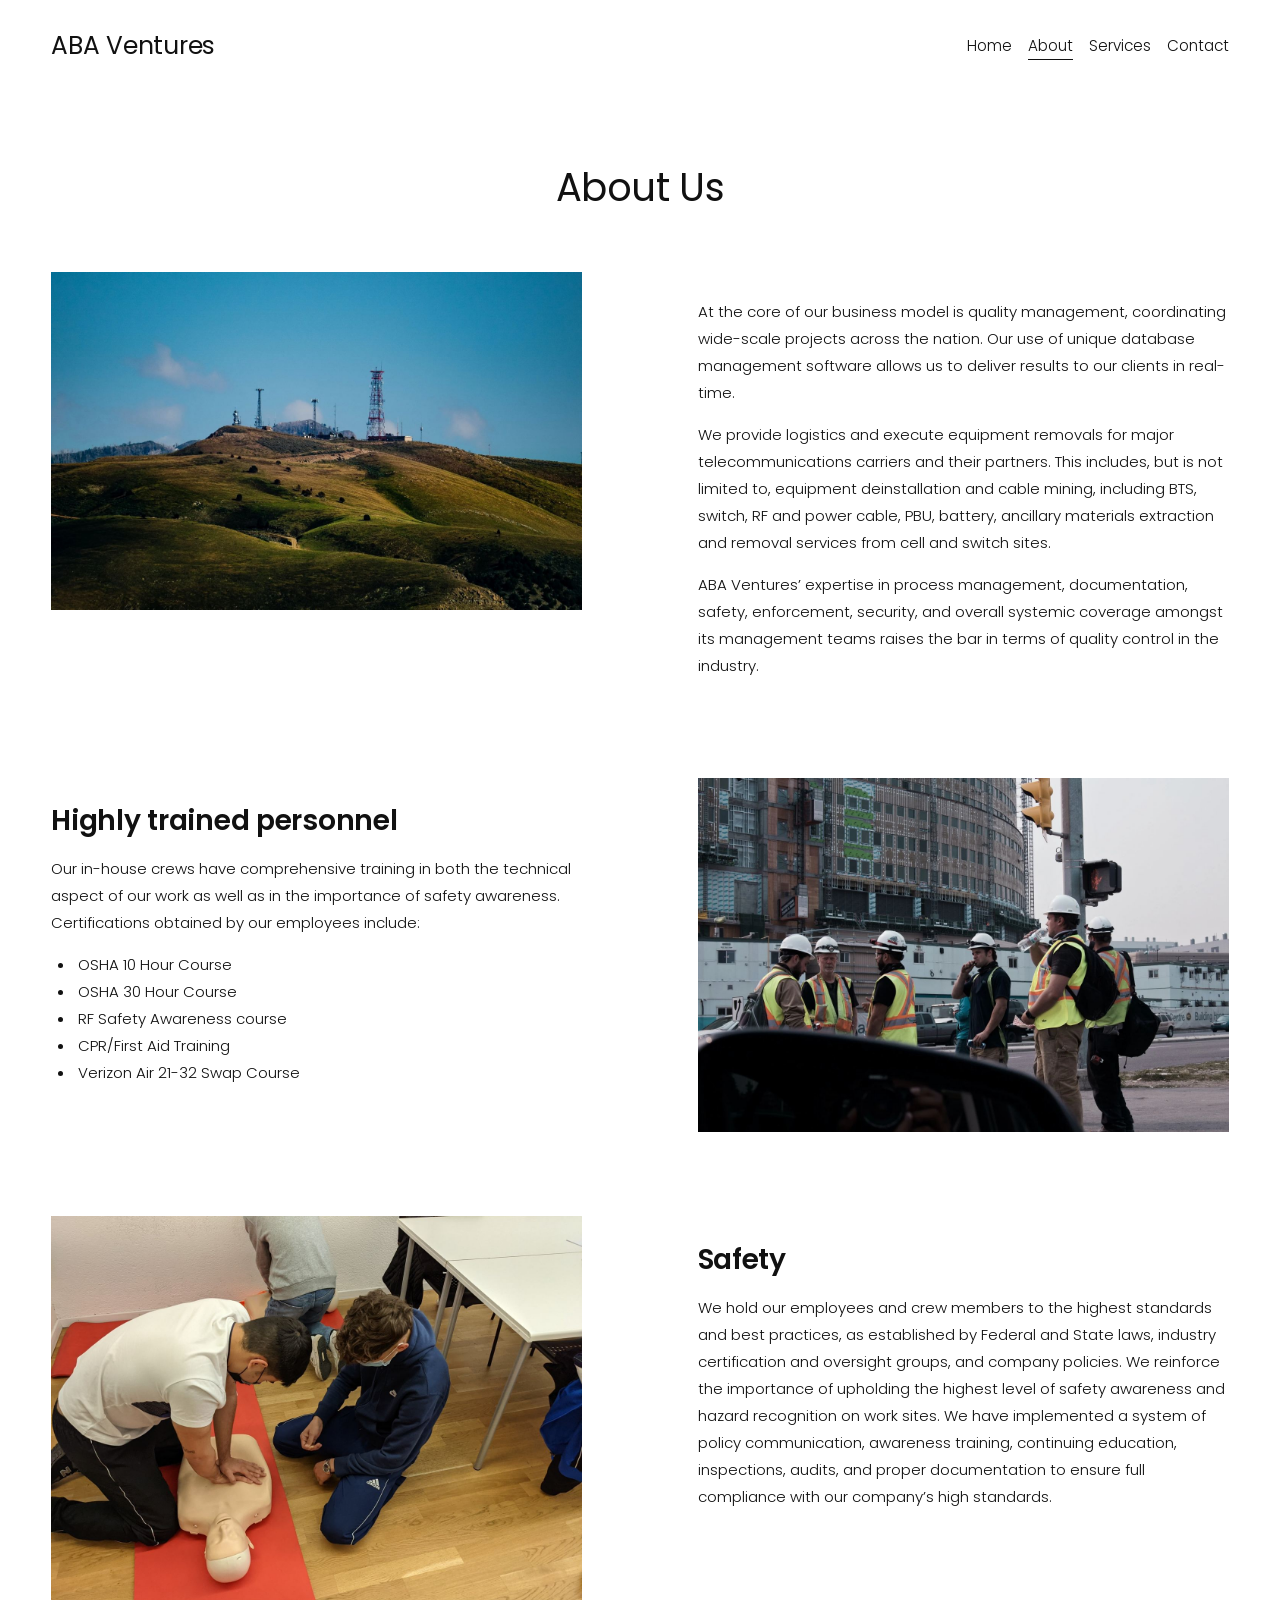
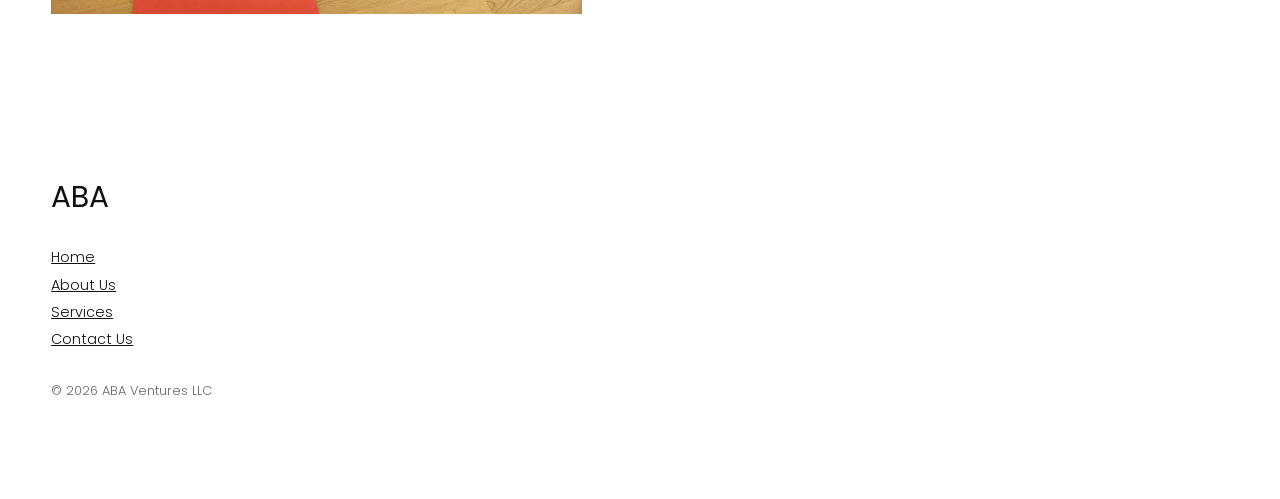
==== about/index.html @ 0d86fd1d "Rebuild abaventures.net as a static GitHub Pages site Reproduces the Squarespace site (Home, About, " ====
<!DOCTYPE html>
<html lang="en">
<head>
  <meta charset="utf-8">
  <meta name="viewport" content="width=device-width, initial-scale=1">
  <title>About — ABA Ventures</title>
  <meta name="description" content="About ABA Ventures: quality-managed telecom equipment removal, logistics, and in-house crews trained in OSHA, RF safety, and carrier-specific procedures.">
  <link rel="canonical" href="https://www.abaventures.net/about/">
  <meta property="og:type" content="website">
  <meta property="og:site_name" content="ABA Ventures">
  <meta property="og:title" content="About — ABA Ventures">
  <meta property="og:description" content="About ABA Ventures: quality-managed telecom equipment removal, logistics, and in-house crews trained in OSHA, RF safety, and carrier-specific procedures.">
  <meta property="og:url" content="https://www.abaventures.net/about/">
  <meta property="og:image" content="https://www.abaventures.net/images/hero-tower.jpg">
  <meta name="twitter:card" content="summary_large_image">
  <link rel="icon" href="../favicon.svg" type="image/svg+xml">
  <link rel="preconnect" href="https://fonts.googleapis.com">
  <link rel="preconnect" href="https://fonts.gstatic.com" crossorigin>
  <link href="https://fonts.googleapis.com/css2?family=Poppins:wght@300;400;500;600&amp;display=swap" rel="stylesheet">
  <link rel="stylesheet" href="../css/style.css">
</head>
<body>
  <a class="skip" href="#main">Skip to content</a>
  <header class="site-header">
    <div class="wrap">
      <a class="brand" href="../">ABA Ventures</a>
      <nav class="site-nav" aria-label="Main">
        <ul>
        <li><a href="../">Home</a></li>
        <li><a href="../about/" aria-current="page">About</a></li>
        <li><a href="../services/">Services</a></li>
        <li><a href="../contact/">Contact</a></li>
        </ul>
      </nav>
    </div>
  </header>

  <main id="main">
    <div class="wrap">
      <h2 class="page-title">About Us</h2>

      <div class="row">
        <div class="media">
          <img src="../images/about-1.jpg" alt="Communication towers on top of a green hillside" width="1400" height="890" loading="lazy">
        </div>
        <div class="text">
          <p>At the core of our business model is quality management, coordinating wide-scale projects across the nation. Our use of unique database management software allows us to deliver results to our clients in real-time.</p>
          <p>We provide logistics and execute equipment removals for major telecommunications carriers and their partners. This includes, but is not limited to, equipment deinstallation and cable mining, including BTS, switch, RF and power cable, PBU, battery, ancillary materials extraction and removal services from cell and switch sites.</p>
          <p>ABA Ventures&rsquo; expertise in process management, documentation, safety, enforcement, security, and overall systemic coverage amongst its management teams raises the bar in terms of quality control in the industry.</p>
        </div>
      </div>

      <div class="row flip">
        <div class="media">
          <img src="../images/about-personnel.jpg" alt="Crew members in hard hats and safety vests at a construction site" width="1400" height="934" loading="lazy">
        </div>
        <div class="text">
          <h3>Highly trained personnel</h3>
          <p>Our in-house crews have comprehensive training in both the technical aspect of our work as well as in the importance of safety awareness. Certifications obtained by our employees include:</p>
          <ul class="bullets">
            <li>OSHA 10 Hour Course</li>
            <li>OSHA 30 Hour Course</li>
            <li>RF Safety Awareness course</li>
            <li>CPR/First Aid Training</li>
            <li>Verizon Air 21-32 Swap Course</li>
          </ul>
        </div>
      </div>

      <div class="row">
        <div class="media">
          <img src="../images/about-safety.jpg" alt="CPR training on a practice mannequin" width="1400" height="1050" loading="lazy">
        </div>
        <div class="text">
          <h3>Safety</h3>
          <p>We hold our employees and crew members to the highest standards and best practices, as established by Federal and State laws, industry certification and oversight groups, and company policies. We reinforce the importance of upholding the highest level of safety awareness and hazard recognition on work sites. We have implemented a system of policy communication, awareness training, continuing education, inspections, audits, and proper documentation to ensure full compliance with our company&rsquo;s high standards.</p>
        </div>
      </div>
    </div>
  </main>

  <footer class="site-footer">
    <div class="wrap">
      <a class="brand" href="../">ABA</a>
      <ul>
        <li><a href="../">Home</a></li>
        <li><a href="../about/">About Us</a></li>
        <li><a href="../services/">Services</a></li>
        <li><a href="../contact/">Contact Us</a></li>
      </ul>
      <p class="copy">&copy; <span id="y">2026</span> ABA Ventures LLC</p>
    </div>
  </footer>
  <script>document.getElementById("y").textContent = new Date().getFullYear();</script>
</body>
</html>
---- css/style.css ----
/* ABA Ventures — static site styles */
:root {
  --ink: #111;
  --muted: #444;
  --dark: #272729;
  --line: #e6e6e6;
  --max: 1280px;
  --pad: clamp(20px, 4vw, 52px);
}

*, *::before, *::after { box-sizing: border-box; }

html { -webkit-text-size-adjust: 100%; }

body {
  margin: 0;
  font-family: "Poppins", system-ui, -apple-system, "Segoe UI", Roboto, sans-serif;
  font-weight: 300;
  font-size: 15px;
  line-height: 1.8;
  color: var(--ink);
  background: #fff;
}

img { max-width: 100%; height: auto; display: block; }

a { color: inherit; }

h1, h2, h3 {
  font-weight: 400;
  line-height: 1.25;
  margin: 0 0 0.6em;
  letter-spacing: -0.01em;
}

h1 { font-size: clamp(2.1rem, 4.6vw, 3.6rem); }
h2 { font-size: clamp(1.7rem, 3vw, 2.4rem); }
h3 { font-size: clamp(1.4rem, 2.2vw, 1.85rem); font-weight: 600; }

p { margin: 0 0 1em; }

.wrap {
  max-width: var(--max);
  margin: 0 auto;
  padding: 0 var(--pad);
}

/* Skip link */
.skip {
  position: absolute;
  left: -9999px;
  top: 0;
  background: #000;
  color: #fff;
  padding: 8px 14px;
  z-index: 100;
}
.skip:focus { left: 8px; top: 8px; }

/* Header */
.site-header .wrap {
  display: flex;
  align-items: center;
  justify-content: space-between;
  gap: 16px;
  min-height: 92px;
}

.brand {
  font-size: 1.55rem;
  font-weight: 400;
  text-decoration: none;
  letter-spacing: -0.01em;
  white-space: nowrap;
}

.site-nav ul {
  list-style: none;
  margin: 0;
  padding: 0;
  display: flex;
  flex-wrap: wrap;
  gap: 4px 16px;
}

.site-nav a {
  text-decoration: none;
  font-size: 0.95rem;
  padding-bottom: 3px;
  border-bottom: 1px solid transparent;
}

.site-nav a:hover,
.site-nav a[aria-current="page"] { border-bottom-color: currentColor; }

/* Hero */
.hero {
  position: relative;
  min-height: clamp(320px, 48vw, 560px);
  display: flex;
  align-items: center;
  color: #fff;
  overflow: hidden;
}

.hero img {
  position: absolute;
  inset: 0;
  width: 100%;
  height: 100%;
  object-fit: cover;
  object-position: center 40%;
}

.hero::after {
  content: "";
  position: absolute;
  inset: 0;
  background: rgba(0, 0, 0, 0.28);
}

.hero .wrap {
  position: relative;
  z-index: 1;
  width: 100%;
  display: flex;
  justify-content: flex-end;
}

.hero h1 {
  max-width: 13em;
  text-align: right;
  margin: 0;
  text-shadow: 0 1px 12px rgba(0, 0, 0, 0.25);
}

/* Generic sections */
.section { padding: clamp(48px, 7vw, 96px) 0; }

.narrow { max-width: 620px; }

.intro p { color: #222; }

.dark {
  background: var(--dark);
  color: #fff;
}

.dark p { color: #eee; }

.btn {
  display: inline-block;
  margin-top: 0.8em;
  padding: 14px 32px;
  background: #fff;
  color: #000;
  text-decoration: none;
  font-weight: 500;
  border: 1px solid #fff;
  transition: background 0.15s, color 0.15s;
}

.btn:hover { background: transparent; color: #fff; }

.page-title {
  text-align: center;
  padding-top: clamp(40px, 6vw, 72px);
  margin-bottom: clamp(32px, 5vw, 60px);
}

/* Image + text rows */
.row {
  display: grid;
  grid-template-columns: 1fr 1fr;
  gap: clamp(28px, 9vw, 120px);
  align-items: start;
  margin-bottom: clamp(48px, 7vw, 84px);
}

.row .text { padding-top: clamp(0px, 2vw, 28px); }

.row.flip .media { order: 2; }

.lead-image { margin-bottom: clamp(32px, 5vw, 56px); }

ul.bullets {
  margin: 0 0 1em;
  padding-left: 1.6em;
}

ul.bullets li { padding-left: 0.2em; }

ul.plain {
  list-style: none;
  margin: 0;
  padding: 0;
}

/* Contact */
.contacts {
  display: grid;
  grid-template-columns: repeat(auto-fit, minmax(240px, 1fr));
  gap: 32px;
  max-width: 900px;
  margin: 0 auto clamp(60px, 8vw, 110px);
  text-align: center;
}

.contact-card p { margin: 0; }

.contact-card .name {
  font-weight: 500;
  font-size: 1.15rem;
  margin-bottom: 0.3em;
}

.contact-card a { text-decoration: none; border-bottom: 1px solid #bbb; }
.contact-card a:hover { border-bottom-color: #000; }

/* Footer */
.site-footer {
  padding: clamp(40px, 6vw, 72px) 0 clamp(48px, 7vw, 84px);
}

.site-footer .brand {
  display: inline-block;
  font-size: 1.85rem;
  margin-bottom: 0.7em;
}

.site-footer ul {
  list-style: none;
  margin: 0;
  padding: 0;
  font-size: 0.9rem;
  line-height: 1.9;
}

.site-footer .copy {
  margin-top: 2em;
  font-size: 0.8rem;
  color: #666;
}

/* Small screens */
@media (max-width: 760px) {
  .site-header .wrap {
    flex-direction: column;
    align-items: flex-start;
    justify-content: center;
    padding-top: 18px;
    padding-bottom: 14px;
    min-height: 0;
  }
  .hero h1 { text-align: left; }
  .hero .wrap { justify-content: flex-start; }
  .row { grid-template-columns: 1fr; }
  .row.flip .media { order: 0; }
  .row .text { padding-top: 0; }
}
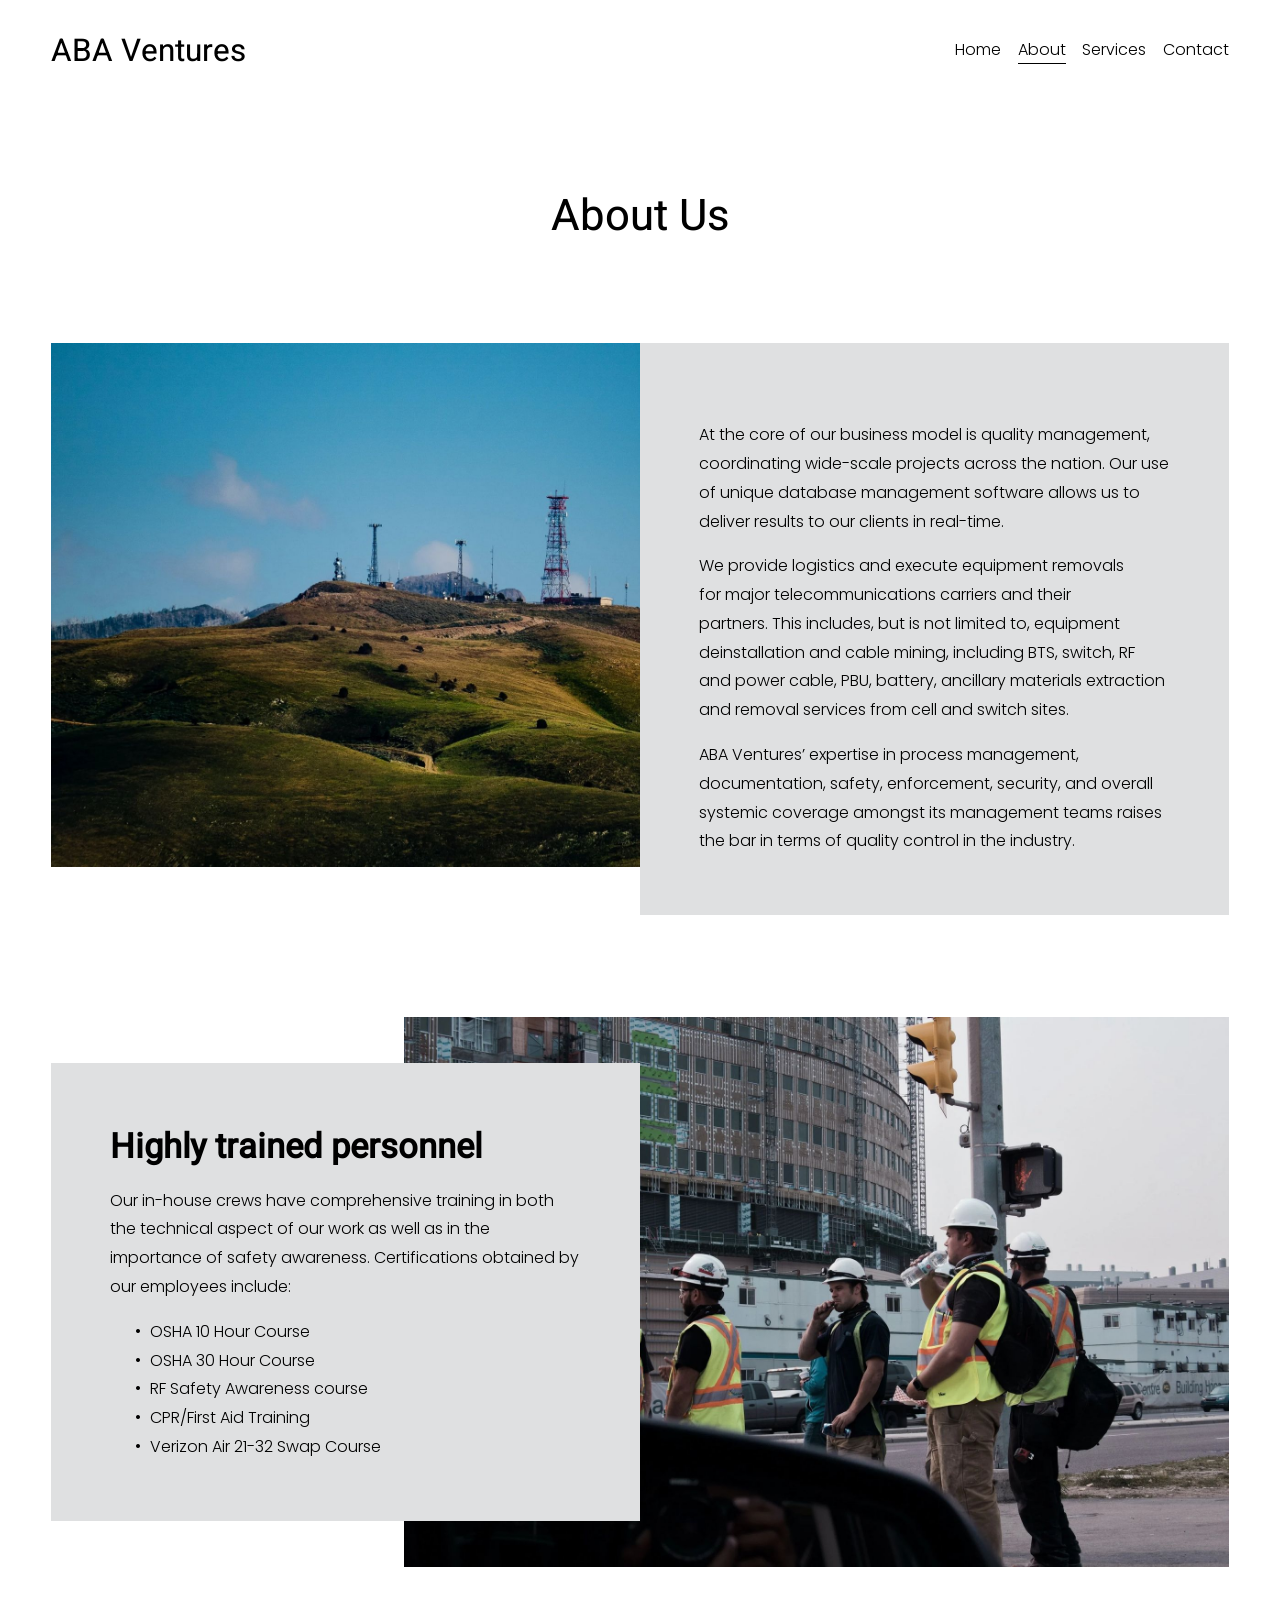
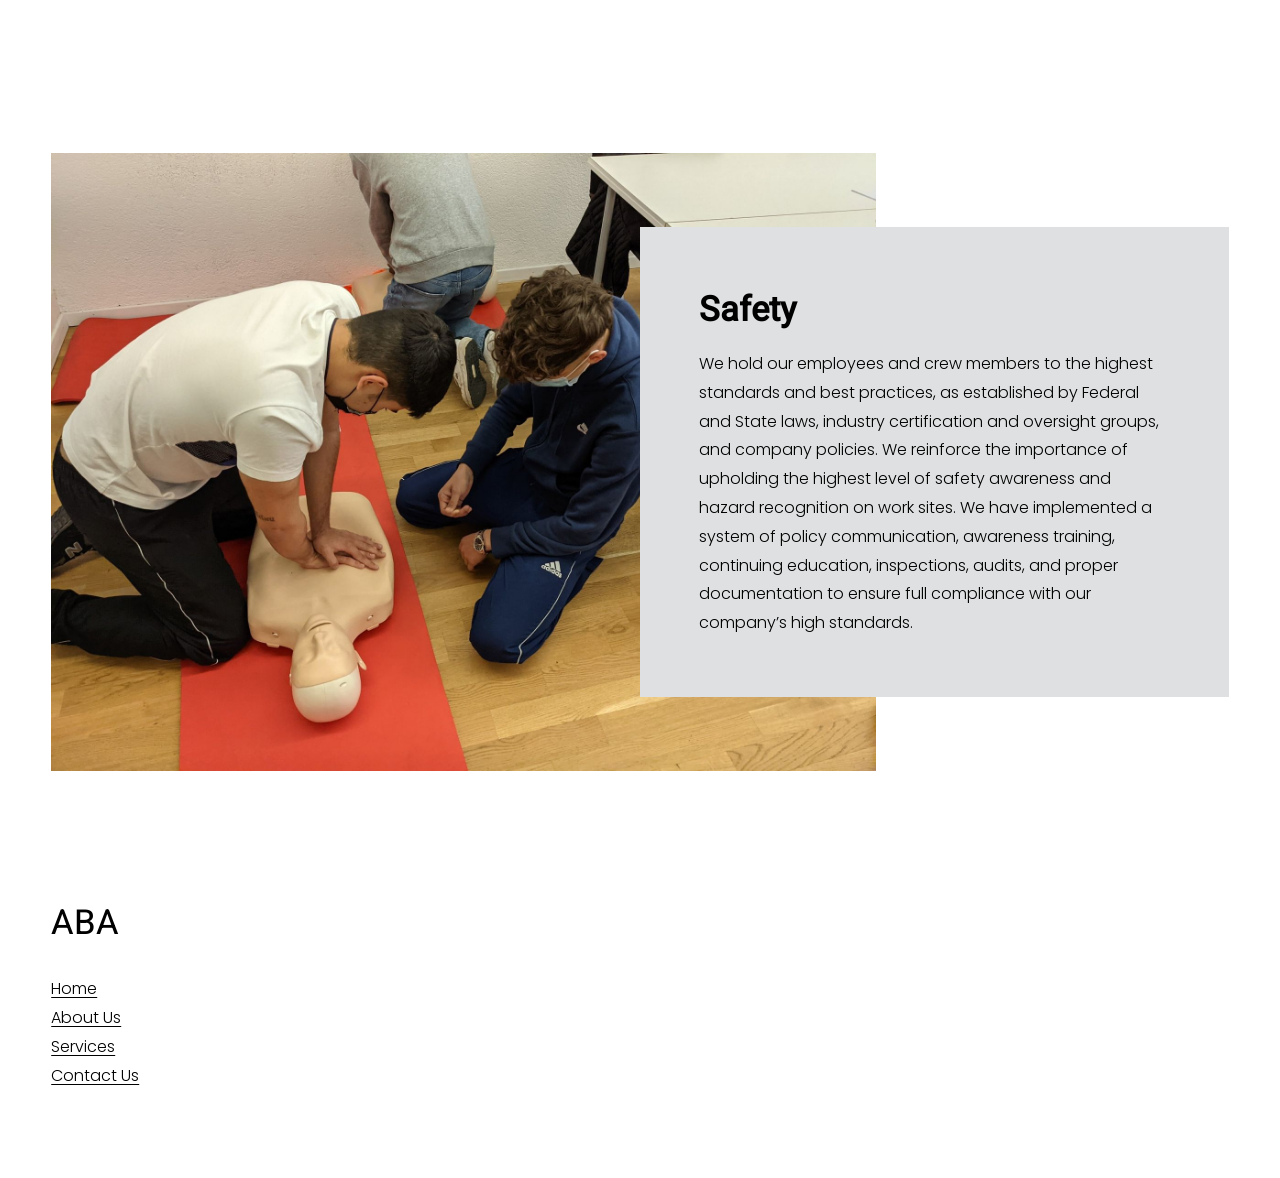
==== commit 7d8778cc: "Match the Squarespace site 1:1: layout, type and mobile behavior Rebuilt the CSS from measurements o" ====
--- a/about/index.html
+++ b/about/index.html
@@ -3,94 +3,95 @@
 <head>
   <meta charset="utf-8">
   <meta name="viewport" content="width=device-width, initial-scale=1">
-  <title>About — ABA Ventures</title>
+  <title>About &mdash; ABA Ventures</title>
   <meta name="description" content="About ABA Ventures: quality-managed telecom equipment removal, logistics, and in-house crews trained in OSHA, RF safety, and carrier-specific procedures.">
   <link rel="canonical" href="https://www.abaventures.net/about/">
   <meta property="og:type" content="website">
   <meta property="og:site_name" content="ABA Ventures">
-  <meta property="og:title" content="About — ABA Ventures">
+  <meta property="og:title" content="About &mdash; ABA Ventures">
   <meta property="og:description" content="About ABA Ventures: quality-managed telecom equipment removal, logistics, and in-house crews trained in OSHA, RF safety, and carrier-specific procedures.">
   <meta property="og:url" content="https://www.abaventures.net/about/">
   <meta property="og:image" content="https://www.abaventures.net/images/hero-tower.jpg">
   <meta name="twitter:card" content="summary_large_image">
   <link rel="icon" href="../favicon.svg" type="image/svg+xml">
-  <link rel="preconnect" href="https://fonts.googleapis.com">
-  <link rel="preconnect" href="https://fonts.gstatic.com" crossorigin>
-  <link href="https://fonts.googleapis.com/css2?family=Poppins:wght@300;400;500;600&amp;display=swap" rel="stylesheet">
+  <link rel="preload" href="../fonts/poppins-300-latin.woff2" as="font" type="font/woff2" crossorigin>
+  <link rel="preload" href="../fonts/heebo-latin.woff2" as="font" type="font/woff2" crossorigin>
   <link rel="stylesheet" href="../css/style.css">
 </head>
 <body>
-  <a class="skip" href="#main">Skip to content</a>
-  <header class="site-header">
-    <div class="wrap">
-      <a class="brand" href="../">ABA Ventures</a>
-      <nav class="site-nav" aria-label="Main">
-        <ul>
-        <li><a href="../">Home</a></li>
-        <li><a href="../about/" aria-current="page">About</a></li>
-        <li><a href="../services/">Services</a></li>
-        <li><a href="../contact/">Contact</a></li>
-        </ul>
-      </nav>
+  <a class="skip" href="#main">Skip to Content</a>
+  <header class="header">
+    <div class="header-inner">
+      <p class="site-title"><a href="../">ABA Ventures</a></p>
+      <nav class="nav" aria-label="Main"><a href="../">Home</a><a href="../about/" aria-current="page">About</a><a href="../services/">Services</a><a href="../contact/">Contact</a></nav>
+      <button class="burger" type="button" aria-label="Open Menu" aria-expanded="false" aria-controls="mobile-menu"><span class="burger-box"><span></span><span></span></span></button>
     </div>
+    <nav class="mobile-menu" id="mobile-menu" aria-label="Mobile"><ul><li><a href="../">Home</a></li><li><a href="../about/">About</a></li><li><a href="../services/">Services</a></li><li><a href="../contact/">Contact</a></li></ul></nav>
   </header>
 
   <main id="main">
-    <div class="wrap">
-      <h2 class="page-title">About Us</h2>
+    <section class="section medium">
+      <div class="wrap"><div class="content">
+        <div class="block text-center"><h2>About Us</h2></div>
+          <div class="block spacer" aria-hidden="true"></div>
+          <div class="block">
+            <figure class="figure collage">
+              <div class="media"><img src="../images/about-1.jpg" alt="Communication towers on top of a green hillside" width="1800" height="1144" loading="lazy"></div>
+              <figcaption class="card">
+                <div class="title"></div>
+                <div class="sub"><p>At the core of our business model is quality management, coordinating wide-scale projects across the nation. Our use of unique database management software allows us to deliver results to our clients in real-time.</p><p>We provide logistics and execute equipment removals for&nbsp;major telecommunications carriers and their partners.&nbsp;This includes, but is not limited to,&nbsp;equipment deinstallation and cable mining, including BTS, switch, RF and power cable, PBU, battery, ancillary materials extraction and removal services from cell and switch sites.</p><p>ABA Ventures&rsquo; expertise in&nbsp;process management, documentation, safety, enforcement, security, and overall systemic coverage amongst its&nbsp;management teams raises the bar in terms of quality control in the industry.</p></div>
+              </figcaption>
+            </figure>
+          </div>
+          <div class="block spacer" aria-hidden="true"></div>
+          <div class="block">
+            <figure class="figure collage flip">
+              <div class="media"><img src="../images/about-personnel.jpg" alt="Crew members in hard hats and safety vests at a construction site" width="1800" height="1200" loading="lazy"></div>
+              <figcaption class="card">
+                <div class="title"><h3><strong>Highly trained personnel</strong></h3></div>
+                <div class="sub"><p>Our in-house crews have comprehensive training&nbsp;in both the technical aspect of our work as well as in the importance of safety awareness. Certifications obtained by our employees&nbsp;include:</p><ul class="bullets"><li><p>OSHA 10 Hour Course</p></li><li><p>OSHA 30 Hour Course</p></li><li><p>RF Safety Awareness course</p></li><li><p>CPR/First Aid Training</p></li><li><p>Verizon Air 21-32 Swap Course</p></li></ul></div>
+              </figcaption>
+            </figure>
+          </div>
+      </div></div>
+    </section>
 
-      <div class="row">
-        <div class="media">
-          <img src="../images/about-1.jpg" alt="Communication towers on top of a green hillside" width="1400" height="890" loading="lazy">
-        </div>
-        <div class="text">
-          <p>At the core of our business model is quality management, coordinating wide-scale projects across the nation. Our use of unique database management software allows us to deliver results to our clients in real-time.</p>
-          <p>We provide logistics and execute equipment removals for major telecommunications carriers and their partners. This includes, but is not limited to, equipment deinstallation and cable mining, including BTS, switch, RF and power cable, PBU, battery, ancillary materials extraction and removal services from cell and switch sites.</p>
-          <p>ABA Ventures&rsquo; expertise in process management, documentation, safety, enforcement, security, and overall systemic coverage amongst its management teams raises the bar in terms of quality control in the industry.</p>
-        </div>
-      </div>
-
-      <div class="row flip">
-        <div class="media">
-          <img src="../images/about-personnel.jpg" alt="Crew members in hard hats and safety vests at a construction site" width="1400" height="934" loading="lazy">
-        </div>
-        <div class="text">
-          <h3>Highly trained personnel</h3>
-          <p>Our in-house crews have comprehensive training in both the technical aspect of our work as well as in the importance of safety awareness. Certifications obtained by our employees include:</p>
-          <ul class="bullets">
-            <li>OSHA 10 Hour Course</li>
-            <li>OSHA 30 Hour Course</li>
-            <li>RF Safety Awareness course</li>
-            <li>CPR/First Aid Training</li>
-            <li>Verizon Air 21-32 Swap Course</li>
-          </ul>
-        </div>
-      </div>
-
-      <div class="row">
-        <div class="media">
-          <img src="../images/about-safety.jpg" alt="CPR training on a practice mannequin" width="1400" height="1050" loading="lazy">
-        </div>
-        <div class="text">
-          <h3>Safety</h3>
-          <p>We hold our employees and crew members to the highest standards and best practices, as established by Federal and State laws, industry certification and oversight groups, and company policies. We reinforce the importance of upholding the highest level of safety awareness and hazard recognition on work sites. We have implemented a system of policy communication, awareness training, continuing education, inspections, audits, and proper documentation to ensure full compliance with our company&rsquo;s high standards.</p>
-        </div>
-      </div>
-    </div>
+    <section class="section medium">
+      <div class="wrap"><div class="content">
+          <div class="block">
+            <figure class="figure collage">
+              <div class="media"><img src="../images/about-safety.jpg" alt="CPR training on a practice mannequin" width="1800" height="1350" loading="lazy"></div>
+              <figcaption class="card">
+                <div class="title"><h3><strong>Safety</strong></h3></div>
+                <div class="sub"><p>We hold our employees and crew members to the highest standards and best practices, as established by Federal and State laws, industry certification and oversight groups, and company policies. We reinforce the importance of upholding the highest level of safety awareness and hazard recognition on work sites. We have implemented a system of policy communication, awareness training, continuing education, inspections, audits, and proper documentation to ensure full compliance with our company&rsquo;s high standards.</p></div>
+              </figcaption>
+            </figure>
+          </div>
+      </div></div>
+    </section>
   </main>
 
-  <footer class="site-footer">
-    <div class="wrap">
-      <a class="brand" href="../">ABA</a>
-      <ul>
-        <li><a href="../">Home</a></li>
-        <li><a href="../about/">About Us</a></li>
-        <li><a href="../services/">Services</a></li>
-        <li><a href="../contact/">Contact Us</a></li>
-      </ul>
-      <p class="copy">&copy; <span id="y">2026</span> ABA Ventures LLC</p>
-    </div>
+  <footer class="footer">
+    <section class="section small">
+      <div class="wrap"><div class="content medium">
+        <div class="block">
+          <h3>ABA</h3>
+          <p><a href="../">Home</a><br><a href="../about/">About Us</a><br><a href="../services/">Services</a><br><a href="../contact/">Contact Us</a></p>
+          <p><br></p>
+        </div>
+      </div></div>
+    </section>
   </footer>
-  <script>document.getElementById("y").textContent = new Date().getFullYear();</script>
+
+  <script>
+    (function () {
+      var b = document.querySelector(".burger");
+      b.addEventListener("click", function () {
+        var open = document.body.classList.toggle("menu-open");
+        b.setAttribute("aria-expanded", open);
+        b.setAttribute("aria-label", open ? "Close Menu" : "Open Menu");
+      });
+    })();
+  </script>
 </body>
 </html>
--- a/css/style.css
+++ b/css/style.css
@@ -1,12 +1,55 @@
-/* ABA Ventures — static site styles */
+/*
+  ABA Ventures — static rebuild of the Squarespace site.
+  Every size, spacing rule and breakpoint below was measured from the live
+  Squarespace pages so the layout matches at every screen width.
+*/
+
+/* ---------- Fonts ---------- */
+
+/* Body: Poppins (same font the Squarespace theme uses) */
+@font-face { font-family: "Poppins"; font-style: normal; font-weight: 300; font-display: swap; src: url("../fonts/poppins-300-latin.woff2") format("woff2"); }
+@font-face { font-family: "Poppins"; font-style: normal; font-weight: 400; font-display: swap; src: url("../fonts/poppins-400-latin.woff2") format("woff2"); }
+@font-face { font-family: "Poppins"; font-style: normal; font-weight: 500; font-display: swap; src: url("../fonts/poppins-500-latin.woff2") format("woff2"); }
+
+/* Headings: Squarespace uses Acumin Pro (an Adobe font licensed only to Squarespace sites).
+   Heebo at weight 440 matches its widths within 0.3% and its stroke weight within 0.4%.
+   The metric overrides shift the baseline so glyphs sit exactly where Acumin's do.
+   It is declared at a single weight on purpose: Squarespace only loads Acumin at 500, so
+   bold card titles are faux-bolded by the browser, and this reproduces that exactly.
+   If ABA ever adds an Adobe Fonts kit with acumin-pro, it takes over automatically. */
+@font-face {
+  font-family: "Heebo ABA";
+  font-style: normal;
+  font-weight: 440;
+  font-display: swap;
+  src: url("../fonts/heebo-latin.woff2") format("woff2");
+  ascent-override: 112.5%;
+  descent-override: 34.4%;
+  line-gap-override: 0%;
+}
+
+/* ---------- Theme values ---------- */
+
 :root {
-  --ink: #111;
-  --muted: #444;
-  --dark: #272729;
-  --line: #e6e6e6;
-  --max: 1280px;
-  --pad: clamp(20px, 4vw, 52px);
-}
+  --heading-font: "acumin-pro", "Heebo ABA", "Helvetica Neue", Arial, sans-serif;
+  --heading-weight: 500;
+  --body-font: "Poppins", "Helvetica Neue", Arial, sans-serif;
+  --gutter: 4vw;
+  --max-width: 1500px;
+  --dark: #28282a;
+  --card: #dfe0e1;
+  /* header height = vertical padding (2 x 2.2vw) + site title line box */
+  --header-h: calc(4.4vw + 1.4 * min(1.2vw + 1rem, 34px));
+}
+
+@media screen and (max-width: 767px) {
+  :root {
+    --gutter: 6vw;
+    --header-h: calc(12vw + 37px);
+  }
+}
+
+/* ---------- Base ---------- */
 
 *, *::before, *::after { box-sizing: border-box; }
 
@@ -14,247 +57,412 @@
 
 body {
   margin: 0;
-  font-family: "Poppins", system-ui, -apple-system, "Segoe UI", Roboto, sans-serif;
+  background: #fff;
+  color: #000;
+  font-family: var(--body-font);
   font-weight: 300;
-  font-size: 15px;
+  font-size: 16px;
   line-height: 1.8;
-  color: var(--ink);
-  background: #fff;
-}
-
-img { max-width: 100%; height: auto; display: block; }
+  overflow-wrap: break-word;
+  -webkit-font-smoothing: antialiased;
+  -moz-osx-font-smoothing: grayscale;
+}
+
+img { display: block; width: 100%; height: auto; }
 
 a { color: inherit; }
 
+p { margin: 1rem 0; white-space: pre-wrap; }
+
 h1, h2, h3 {
-  font-weight: 400;
-  line-height: 1.25;
-  margin: 0 0 0.6em;
-  letter-spacing: -0.01em;
-}
-
-h1 { font-size: clamp(2.1rem, 4.6vw, 3.6rem); }
-h2 { font-size: clamp(1.7rem, 3vw, 2.4rem); }
-h3 { font-size: clamp(1.4rem, 2.2vw, 1.85rem); font-weight: 600; }
-
-p { margin: 0 0 1em; }
-
-.wrap {
-  max-width: var(--max);
-  margin: 0 auto;
-  padding: 0 var(--pad);
-}
-
-/* Skip link */
+  margin: 2rem 0;
+  font-family: var(--heading-font);
+  font-weight: var(--heading-weight);
+  letter-spacing: 0;
+  white-space: pre-wrap;
+  /* Squarespace: line-height shrinks slightly as headings get larger */
+  line-height: calc(1.4em * (1 + (1 - var(--v)) / 25));
+  /* Squarespace fluid size: grows with viewport width, capped at a 1500px page */
+  font-size: min(calc((var(--v) - 1) * 1.2vw + 1rem), max(calc((var(--v) - 1) * 18px + 1rem), calc(var(--v) * 1rem)));
+}
+
+h1 { --v: 4; }
+h2 { --v: 2.8; }
+h3 { --v: 2.2; }
+
+/* Phones held upright size headings from the screen height instead */
+@media screen and (max-width: 767px) and (orientation: portrait) {
+  h1, h2, h3 { font-size: calc((var(--v) - 1) * min(1.2vh, 10.8px) + 1rem); }
+  /* "Telecommunication" is too long for a phone screen and breaks mid-word;
+     this keeps the break at the same letter as the Acumin original */
+  .theme-image h1 { letter-spacing: -0.01em; }
+}
+
 .skip {
   position: absolute;
   left: -9999px;
   top: 0;
+  z-index: 100;
+  padding: 8px 14px;
   background: #000;
   color: #fff;
-  padding: 8px 14px;
-  z-index: 100;
 }
 .skip:focus { left: 8px; top: 8px; }
 
-/* Header */
-.site-header .wrap {
+/* ---------- Header ---------- */
+
+.header {
+  position: absolute;
+  top: 0;
+  left: 0;
+  right: 0;
+  z-index: 10;
+  background: #fff;
+  padding: 2.2vw 4vw;
+}
+
+.header-inner {
   display: flex;
   align-items: center;
-  justify-content: space-between;
-  gap: 16px;
-  min-height: 92px;
-}
-
-.brand {
-  font-size: 1.55rem;
-  font-weight: 400;
-  text-decoration: none;
-  letter-spacing: -0.01em;
+}
+
+.site-title {
+  --v: 2;
+  margin: 0;
+  font-family: var(--heading-font);
+  font-weight: var(--heading-weight);
+  font-size: min(calc((var(--v) - 1) * 1.2vw + 1rem), max(calc((var(--v) - 1) * 18px + 1rem), calc(var(--v) * 1rem)));
+  line-height: 1.4;
   white-space: nowrap;
 }
 
-.site-nav ul {
-  list-style: none;
-  margin: 0;
-  padding: 0;
+.site-title a { text-decoration: none; }
+
+.nav {
+  margin-left: auto;
   display: flex;
-  flex-wrap: wrap;
-  gap: 4px 16px;
-}
-
-.site-nav a {
-  text-decoration: none;
-  font-size: 0.95rem;
-  padding-bottom: 3px;
-  border-bottom: 1px solid transparent;
-}
-
-.site-nav a:hover,
-.site-nav a[aria-current="page"] { border-bottom-color: currentColor; }
-
-/* Hero */
-.hero {
-  position: relative;
-  min-height: clamp(320px, 48vw, 560px);
+  gap: 1.3vw;
+  text-align: right;
+}
+
+.nav a {
   display: flex;
   align-items: center;
-  color: #fff;
-  overflow: hidden;
-}
-
-.hero img {
+  padding: 0.1em 0;
+  font-size: 16px;
+  line-height: 1.8;
+  text-decoration: none;
+  white-space: nowrap;
+}
+
+.nav a[aria-current="page"] {
+  background-image: linear-gradient(currentColor, currentColor);
+  background-size: 1px 1px;
+  background-repeat: repeat-x;
+  background-position: 0 calc(100% - 0.1em);
+}
+
+.burger {
+  display: none;
+  position: relative;
+  z-index: 2;
+  margin-left: auto;
+  padding: 1px 6px;
+  border: 0;
+  background: none;
+  color: #000;
+  cursor: pointer;
+}
+
+.burger-box { position: relative; display: block; width: 35px; height: 35px; }
+
+.burger-box span {
+  position: absolute;
+  left: 0;
+  top: 50%;
+  width: 100%;
+  height: 1px;
+  background: currentColor;
+  transition: transform 0.25s cubic-bezier(0.2, 0.6, 0.3, 1);
+}
+
+.burger-box span:first-child { transform: translateY(-5.5px); }
+.burger-box span:last-child { transform: translateY(5.5px); }
+
+.menu-open .burger-box span:first-child { transform: scale(0.83) rotate(-135deg); }
+.menu-open .burger-box span:last-child { transform: scale(0.83) rotate(135deg); }
+
+.mobile-menu {
+  position: fixed;
+  inset: 0;
+  z-index: 1;
+  display: flex;
+  align-items: center;
+  justify-content: center;
+  padding-top: var(--header-h);
+  background: #fff;
+  text-align: center;
+  opacity: 0;
+  visibility: hidden;
+  transition: opacity 0.14s ease-out, visibility 0.14s;
+}
+
+.menu-open .mobile-menu { opacity: 1; visibility: visible; }
+
+.mobile-menu ul { list-style: none; margin: 0; padding: 0; }
+
+.mobile-menu a {
+  display: block;
+  padding: 0.35em 0;
+  font-size: 8.5vw;
+  line-height: 1;
+  text-decoration: none;
+}
+
+@media screen and (max-width: 767px) {
+  .header { padding: 6vw; }
+  .site-title { font-size: 16px; position: relative; z-index: 2; }
+  .nav { display: none; }
+  .burger { display: inline-block; }
+  .menu-open { overflow: hidden; }
+}
+
+/* ---------- Sections ---------- */
+
+.section {
+  position: relative;
+  display: flex;
+  flex-direction: column;
+  justify-content: center;
+  padding: var(--pad) 0;
+}
+
+.section.small { --pad: 3.3vmax; min-height: 33vh; }
+.section.medium { --pad: 6.6vmax; min-height: 66vh; }
+.section.spacer-section { min-height: 33vh; }
+
+/* The header sits on top of the first section, which reserves room for it */
+main > .section:first-child { padding-top: calc(var(--header-h) + var(--pad)); }
+
+.section-bg {
   position: absolute;
   inset: 0;
+  overflow: hidden;
+}
+
+.section-bg img {
   width: 100%;
   height: 100%;
   object-fit: cover;
-  object-position: center 40%;
-}
-
-.hero::after {
+}
+
+.section-bg::after {
   content: "";
   position: absolute;
   inset: 0;
-  background: rgba(0, 0, 0, 0.28);
-}
-
-.hero .wrap {
+  background: #000;
+  opacity: 0.15;
+}
+
+.theme-image { color: #fff; }
+.theme-dark { background: var(--dark); color: #fff; }
+
+.wrap {
   position: relative;
-  z-index: 1;
+  width: min(100% - 2 * var(--gutter), var(--max-width));
+  margin: 0 auto;
+}
+
+.content { width: 100%; }
+.content.narrow { width: 50%; }
+.content.medium { width: 75%; }
+.content.align-right { margin-left: auto; }
+
+/* ---------- Blocks ---------- */
+
+.block { padding: 17px 0; }
+.block > :first-child { margin-top: 0; }
+.block > :last-child { margin-bottom: 0; }
+
+@media screen and (min-width: 768px) {
+  .block:first-child { padding-top: 0; }
+  .block:only-child { padding-bottom: 0; }
+}
+
+.spacer { height: 68px; }
+
+.text-right { text-align: right; }
+.text-center { text-align: center; }
+
+/* Buttons */
+.button {
+  --v: 1.1;
+  display: inline-block;
+  padding: 1.2em 2.004em;
+  border: 0;
+  border-radius: 0;
+  font-family: var(--body-font);
+  font-weight: 500;
+  font-size: min(calc((var(--v) - 1) * 1.2vw + 1rem), max(calc((var(--v) - 1) * 18px + 1rem), calc(var(--v) * 1rem)));
+  letter-spacing: 0.02em;
+  line-height: normal;
+  text-decoration: none;
+  cursor: pointer;
+  transition: opacity 0.1s linear;
+}
+
+.button:hover { opacity: 0.8; }
+.button-light { background: #fff; color: #000; }
+.button-dark { background: #000; color: #fff; font-size: 16px; }
+
+@media screen and (max-width: 767px) and (orientation: portrait) {
+  .button-light { font-size: calc((var(--v) - 1) * min(1.2vh, 10.8px) + 1rem); }
+}
+
+/* Lists */
+ul.bullets {
+  margin: 1rem 0 0;
+  padding: 0 0 0 40px;
+  list-style: none;
+}
+
+ul.bullets li { position: relative; }
+ul.bullets li p { margin: 0; }
+ul.bullets li::before { content: "\2022"; position: absolute; left: -0.95em; }
+
+/* Horizontal rule */
+hr { height: 1px; margin: 8px 0; border: 0; background: #000; }
+.block > hr:first-child, .block > hr:last-child { margin: 8px 0; }
+
+/* Footer links */
+.footer a { display: inline-block; text-decoration: underline; text-decoration-thickness: 1px; text-underline-offset: 0.2em; }
+
+/* ---------- Image + text figures ---------- */
+
+.figure { display: grid; margin: 0; }
+.figure .media { grid-row: 1; align-self: start; }
+.figure .card { position: relative; z-index: 1; grid-row: 1; align-self: center; text-align: left; }
+.figure .card .title { line-height: 1.8; }
+.figure .card h3 { display: inline; margin: 0; }
+.figure .card .sub > :first-child { margin-top: 0; }
+.figure .card .sub > :last-child { margin-bottom: 0; }
+
+/* "Collage": image covers 70%, grey card covers the other 50% and overlaps it */
+.figure.collage { grid-template-columns: 50% 20% 30%; }
+.figure.collage .media { grid-column: 1 / 3; }
+.figure.collage .card { grid-column: 2 / 4; padding: 10%; background: var(--card); }
+.figure.collage.flip { grid-template-columns: 30% 20% 50%; }
+.figure.collage.flip .media { grid-column: 2 / 4; }
+.figure.collage.flip .card { grid-column: 1 / 3; }
+.figure.collage .sub { margin-top: 4%; }
+
+/* "Card": image 45%, text 45%, 10% gap */
+.figure.split { grid-template-columns: 45% 10% 45%; }
+.figure.split .media { grid-column: 1; }
+.figure.split .card { grid-column: 3; }
+.figure.split.flip .media { grid-column: 3; }
+.figure.split.flip .card { grid-column: 1; }
+.figure.split .sub { margin-top: 6%; }
+
+/* ---------- Contact layout ---------- */
+
+.row { display: flex; margin: 0 -17px; }
+.col { padding: 0 17px; }
+.col-5 { width: 41.6667%; }
+.col-1 { width: 8.3333%; }
+.col-6 { width: 50%; }
+
+.form { margin: 0; }
+
+.form fieldset { margin: 0; padding: 0; border: 0; min-width: 0; }
+
+.form legend,
+.form .title {
+  display: block;
+  padding: 0 0 4px;
+  font-size: 16px;
+  line-height: 1.8;
+}
+
+.form .pair { display: flex; gap: 0 10px; }
+.form .pair .field { flex: 1 1 0; min-width: 0; }
+
+.form .field { display: block; margin: 0 0 20px; }
+
+/* Captions and "(required)" use Squarespace's fluid small-text size (value 0.9) */
+.form .caption,
+.form .req {
+  --v: 0.9;
+  font-size: min(calc((var(--v) - 1) * 1.2vw + 1rem), max(calc((var(--v) - 1) * 18px + 1rem), calc(var(--v) * 1rem)));
+}
+
+@media screen and (max-width: 767px) and (orientation: portrait) {
+  .form .caption,
+  .form .req { font-size: calc((var(--v) - 1) * min(1.2vh, 10.8px) + 1rem); }
+}
+
+.form .caption {
+  display: block;
+  margin-top: 4px;
+  padding-bottom: 2px;
+  line-height: 1.8;
+}
+
+.form .req { margin-left: 0.546em; opacity: 0.7; }
+
+.form input,
+.form textarea {
+  display: block;
   width: 100%;
-  display: flex;
-  justify-content: flex-end;
-}
-
-.hero h1 {
-  max-width: 13em;
-  text-align: right;
   margin: 0;
-  text-shadow: 0 1px 12px rgba(0, 0, 0, 0.25);
-}
-
-/* Generic sections */
-.section { padding: clamp(48px, 7vw, 96px) 0; }
-
-.narrow { max-width: 620px; }
-
-.intro p { color: #222; }
-
-.dark {
-  background: var(--dark);
-  color: #fff;
-}
-
-.dark p { color: #eee; }
-
-.btn {
-  display: inline-block;
-  margin-top: 0.8em;
-  padding: 14px 32px;
-  background: #fff;
+  padding: 5px 0;
+  border: 0;
+  border-bottom: 1px solid rgba(0, 0, 0, 0.55);
+  border-radius: 0;
+  background: transparent;
   color: #000;
-  text-decoration: none;
-  font-weight: 500;
-  border: 1px solid #fff;
-  transition: background 0.15s, color 0.15s;
-}
-
-.btn:hover { background: transparent; color: #fff; }
-
-.page-title {
-  text-align: center;
-  padding-top: clamp(40px, 6vw, 72px);
-  margin-bottom: clamp(32px, 5vw, 60px);
-}
-
-/* Image + text rows */
-.row {
-  display: grid;
-  grid-template-columns: 1fr 1fr;
-  gap: clamp(28px, 9vw, 120px);
-  align-items: start;
-  margin-bottom: clamp(48px, 7vw, 84px);
-}
-
-.row .text { padding-top: clamp(0px, 2vw, 28px); }
-
-.row.flip .media { order: 2; }
-
-.lead-image { margin-bottom: clamp(32px, 5vw, 56px); }
-
-ul.bullets {
-  margin: 0 0 1em;
-  padding-left: 1.6em;
-}
-
-ul.bullets li { padding-left: 0.2em; }
-
-ul.plain {
-  list-style: none;
-  margin: 0;
-  padding: 0;
-}
-
-/* Contact */
-.contacts {
-  display: grid;
-  grid-template-columns: repeat(auto-fit, minmax(240px, 1fr));
-  gap: 32px;
-  max-width: 900px;
-  margin: 0 auto clamp(60px, 8vw, 110px);
-  text-align: center;
-}
-
-.contact-card p { margin: 0; }
-
-.contact-card .name {
-  font-weight: 500;
-  font-size: 1.15rem;
-  margin-bottom: 0.3em;
-}
-
-.contact-card a { text-decoration: none; border-bottom: 1px solid #bbb; }
-.contact-card a:hover { border-bottom-color: #000; }
-
-/* Footer */
-.site-footer {
-  padding: clamp(40px, 6vw, 72px) 0 clamp(48px, 7vw, 84px);
-}
-
-.site-footer .brand {
-  display: inline-block;
-  font-size: 1.85rem;
-  margin-bottom: 0.7em;
-}
-
-.site-footer ul {
-  list-style: none;
-  margin: 0;
-  padding: 0;
-  font-size: 0.9rem;
-  line-height: 1.9;
-}
-
-.site-footer .copy {
-  margin-top: 2em;
-  font-size: 0.8rem;
-  color: #666;
-}
-
-/* Small screens */
-@media (max-width: 760px) {
-  .site-header .wrap {
-    flex-direction: column;
-    align-items: flex-start;
-    justify-content: center;
-    padding-top: 18px;
-    padding-bottom: 14px;
-    min-height: 0;
-  }
-  .hero h1 { text-align: left; }
-  .hero .wrap { justify-content: flex-start; }
-  .row { grid-template-columns: 1fr; }
-  .row.flip .media { order: 0; }
-  .row .text { padding-top: 0; }
-}
+  font: 300 16px/1.8 var(--body-font);
+  outline: none;
+  -webkit-appearance: none;
+  appearance: none;
+}
+
+.form textarea { height: 100px; resize: vertical; }
+
+.form input:focus,
+.form textarea:focus { border-bottom-color: #000; }
+
+.form .honey { position: absolute; left: -9999px; opacity: 0; }
+
+.form-sent { display: none; }
+.sent .form { display: none; }
+.sent .form-sent { display: block; }
+
+/* ---------- Small screens ---------- */
+
+@media screen and (max-width: 767px) {
+  .content.narrow,
+  .content.medium { width: 100%; }
+
+  .spacer { display: none; }
+
+  .row { display: block; margin: 0; }
+  .col { width: auto; padding: 0; }
+  .col-1 { display: none; }
+
+  /* Collage stacks: image 90% wide, card 90% wide overlapping its lower edge */
+  .figure.collage,
+  .figure.collage.flip { grid-template-columns: 10% 80% 10%; }
+  .figure.collage .media { grid-row: 1; grid-column: 1 / 3; }
+  .figure.collage .card { grid-row: 2; grid-column: 2 / 4; align-self: start; margin-top: -22.2222%; }
+  .figure.collage.flip .media { grid-column: 2 / 4; }
+  .figure.collage.flip .card { grid-column: 1 / 3; }
+
+  /* Card stacks: full-width image, text below */
+  .figure.split,
+  .figure.split.flip { grid-template-columns: 100%; }
+  .figure.split .media,
+  .figure.split.flip .media { grid-row: 1; grid-column: 1; }
+  .figure.split .card,
+  .figure.split.flip .card { grid-row: 2; grid-column: 1; align-self: start; margin-top: 10%; }
+}
